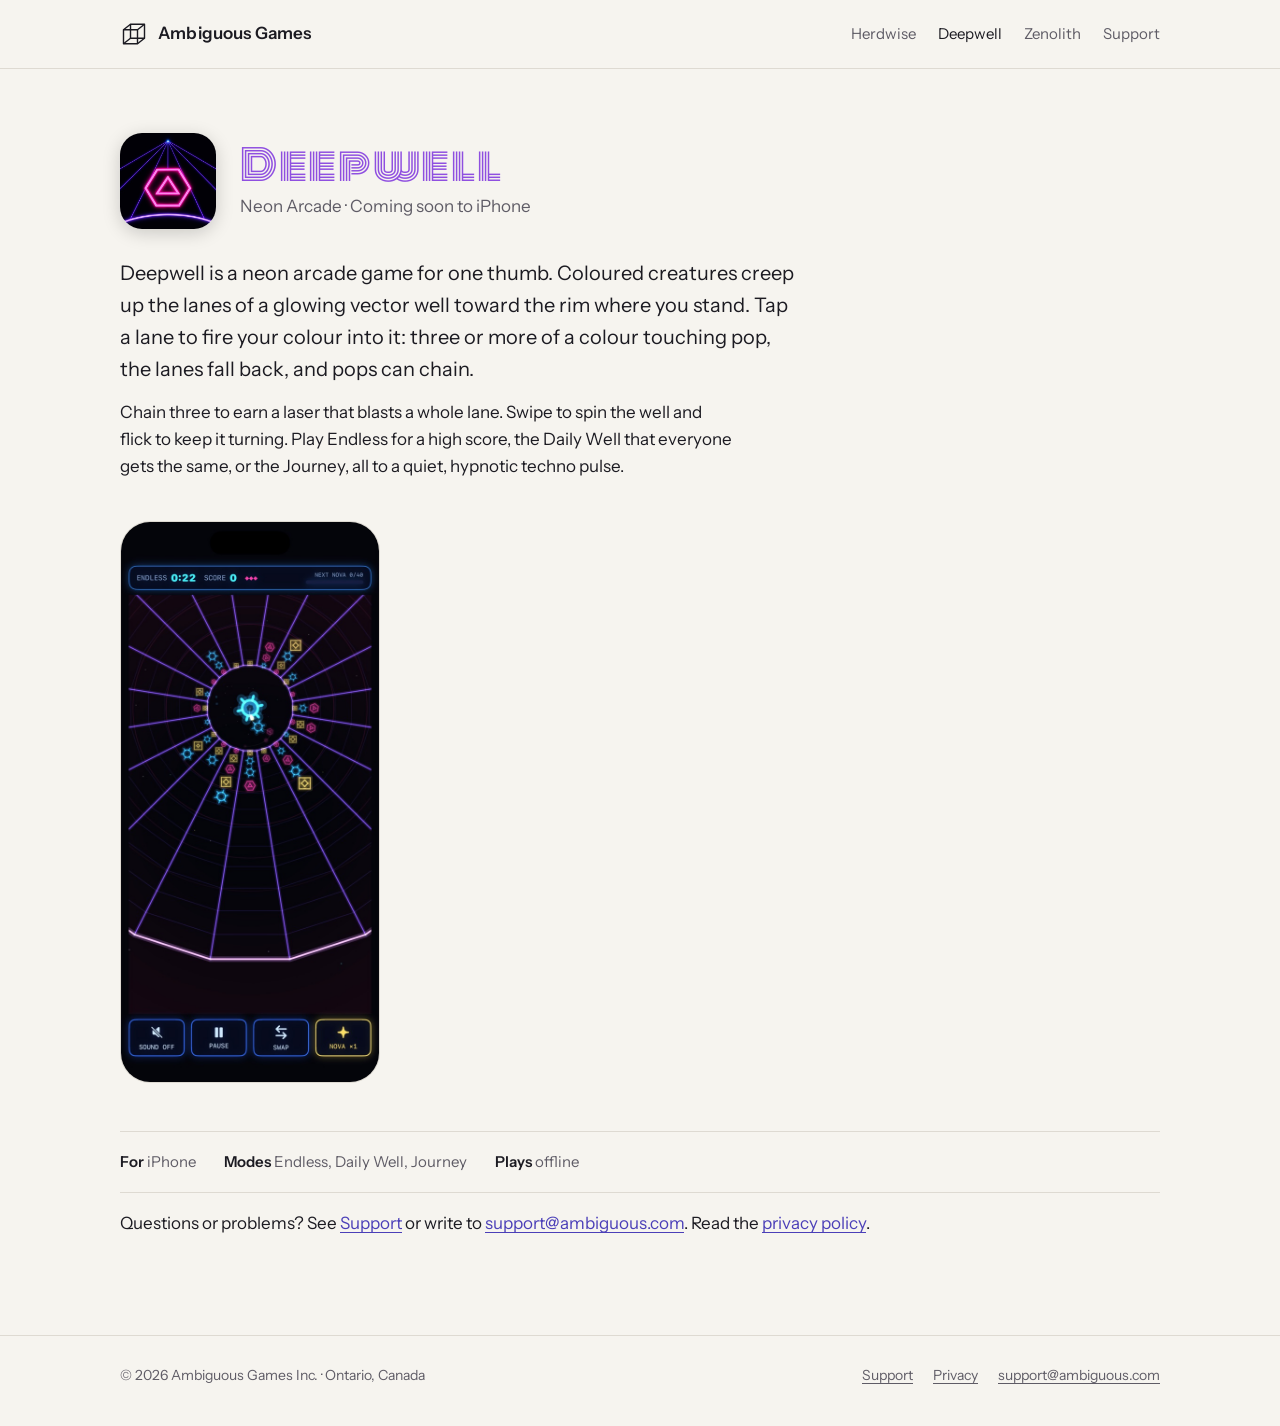
==== deepwell/index.html @ f56e394f "ambiguous.com: studio page, a page per game, support and privacy Co-Authored-By: Claude Opus 5.5 <no" ====
<!doctype html>
<html lang="en">
<head>
<meta charset="utf-8">
<meta name="viewport" content="width=device-width, initial-scale=1">
<title>Deepwell: Neon Arcade</title>
<meta name="description" content="Coloured creatures creep up a neon well toward you. Fire your colour into a lane: three or more touching pop, and pops chain. Don’t let a lane reach the rim.">
<link rel="icon" href="../favicon.svg" type="image/svg+xml">
<link rel="preconnect" href="https://fonts.googleapis.com"><link rel="preconnect" href="https://fonts.gstatic.com" crossorigin><link href="https://fonts.googleapis.com/css2?family=Instrument+Sans:wght@400;600&family=IM+Fell+English&family=Monoton&family=Nunito:wght@900&display=swap" rel="stylesheet">
<link rel="stylesheet" href="../style.css">
</head>
<body>
<header class="top"><div class="wrap">
<a class="brand" href="../"><svg viewBox="0 0 40 40" fill="none" stroke="currentColor" stroke-width="2" stroke-linejoin="round" aria-hidden="true"><rect x="5" y="14" width="20" height="20"/><rect x="15" y="6" width="20" height="20"/><path d="M5 14 15 6M25 14 35 6M5 34 15 26M25 34 35 26"/></svg>Ambiguous Games</a>
<nav><a class="wide" href="../herdwise/">Herdwise</a><a class="wide" href="../deepwell/" aria-current="page">Deepwell</a><a class="wide" href="../zenolith/">Zenolith</a><a class="" href="../support/">Support</a></nav>
</div></header>
<main class="wrap">
<article class="page">
<div class="page-head"><img class="icon" src="../img/deepwell-icon.jpg" alt=""><div><h1 class="deepwell-title">Deepwell</h1><p class="sub">Neon Arcade · Coming soon to iPhone</p></div></div>
<p class="lede">Deepwell is a neon arcade game for one thumb. Coloured creatures creep up the lanes of a glowing vector well toward the rim where you stand. Tap a lane to fire your colour into it: three or more of a colour touching pop, the lanes fall back, and pops can chain.</p>
<div class="body"><p>Chain three to earn a laser that blasts a whole lane. Swipe to spin the well and flick to keep it turning. Play Endless for a high score, the Daily Well that everyone gets the same, or the Journey, all to a quiet, hypnotic techno pulse.</p></div>
<div class="gallery"><img src="../img/deepwell-play.jpg" alt="Deepwell in play: neon lanes full of coloured creatures around a glowing centre"></div>
<div class="facts"><span><b>For</b> iPhone</span><span><b>Modes</b> Endless, Daily Well, Journey</span><span><b>Plays</b> offline</span></div>
<p>Questions or problems? See <a href="../support/">Support</a> or write to <a href="mailto:support@ambiguous.com">support@ambiguous.com</a>. Read the <a href="../privacy/">privacy policy</a>.</p>
</article>
</main>
<footer class="foot"><div class="wrap">
<span>© 2026 Ambiguous Games Inc. · Ontario, Canada</span>
<nav><a href="../support/">Support</a><a href="../privacy/">Privacy</a><a href="mailto:support@ambiguous.com">support@ambiguous.com</a></nav>
</div></footer>
</body>
</html>
---- style.css ----
/* Ambiguous Games: one stylesheet for every page. */

:root {
  --bg: #f6f4ef;
  --ink: #1c1b22;
  --muted: #5f5c66;
  --line: #dedad2;
  --card: #ffffff;
  --accent: #4b3fb8;
  --max: 1080px;
}
@media (prefers-color-scheme: dark) {
  :root {
    --bg: #111016;
    --ink: #ecebf2;
    --muted: #a19eab;
    --line: #2a2833;
    --card: #19181f;
    --accent: #b5adff;
  }
}

* { box-sizing: border-box; }
html { -webkit-text-size-adjust: 100%; }
body {
  margin: 0;
  background: var(--bg);
  color: var(--ink);
  font: 17px/1.6 "Instrument Sans", system-ui, -apple-system, sans-serif;
}
a { color: var(--accent); text-underline-offset: 3px; }
img { display: block; max-width: 100%; }

.wrap { max-width: var(--max); margin: 0 auto; padding: 0 20px; }

/* Header */
.top { border-bottom: 1px solid var(--line); }
.top .wrap { display: flex; align-items: center; justify-content: space-between; height: 68px; }
.brand { display: flex; align-items: center; gap: 10px; color: var(--ink); text-decoration: none; font-weight: 600; letter-spacing: 0.01em; }
.brand svg { width: 28px; height: 28px; }
.top nav { display: flex; gap: 22px; font-size: 15px; }
.top nav a { color: var(--muted); text-decoration: none; }
.top nav a:hover, .top nav a[aria-current] { color: var(--ink); }

/* Home */
.hero { padding: 88px 0 56px; }
.hero h1 { font-size: clamp(36px, 6vw, 60px); line-height: 1.08; letter-spacing: -0.02em; margin: 0 0 18px; font-weight: 600; max-width: 14em; }
.hero p { color: var(--muted); font-size: 19px; max-width: 34em; margin: 0; }

.games { display: grid; gap: 22px; padding-bottom: 80px; }
.game {
  display: grid; grid-template-columns: 1.1fr 1fr; align-items: center; gap: 32px;
  border-radius: 28px; overflow: hidden; padding: 44px 48px 0; color: var(--g-ink);
  background: var(--g-bg); text-decoration: none; position: relative;
}
.game .text { padding-bottom: 44px; }
.game .icon { width: 72px; height: 72px; border-radius: 17px; margin-bottom: 20px; box-shadow: 0 4px 18px rgba(0,0,0,0.18); }
.game h2 { margin: 0; font-weight: 400; line-height: 1.1; }
.game .sub { margin: 6px 0 14px; opacity: 0.75; font-size: 15px; letter-spacing: 0.02em; }
.game p { margin: 0 0 22px; max-width: 30em; }
.pill { display: inline-block; font-size: 14px; padding: 7px 16px; border-radius: 99px; border: 1px solid currentColor; opacity: 0.85; }
.game .shots { display: flex; gap: 16px; justify-content: center; align-self: end; }
.game .shots img { width: 46%; max-width: 230px; border-radius: 26px 26px 0 0; box-shadow: 0 10px 40px rgba(0,0,0,0.25); }
.game:hover .pill { opacity: 1; }

.herdwise { --g-bg: linear-gradient(160deg, #f8ecd2, #f1dcb2); --g-ink: #3d2a17; }
.herdwise h2 { font: 900 44px/1.05 "Nunito", sans-serif; color: #7a4a1e; }
.deepwell { --g-bg: radial-gradient(120% 100% at 70% 0%, #2a0f4a, #07060d 70%); --g-ink: #e6e2ff; }
.deepwell h2 { font: 400 40px/1.1 "Monoton", sans-serif; color: #d9b8ff; text-shadow: 0 0 18px rgba(186, 120, 255, 0.7); letter-spacing: 0.04em; }
.zenolith { --g-bg: radial-gradient(120% 100% at 30% 0%, #26204a, #0b0a14 70%); --g-ink: #e6e4ef; }
.zenolith h2 { font: 400 48px/1.05 "IM Fell English", serif; }

/* Game pages */
.page { padding: 64px 0 80px; }
.page-head { display: flex; gap: 24px; align-items: center; margin-bottom: 28px; }
.page-head .icon { width: 96px; height: 96px; border-radius: 22px; box-shadow: 0 4px 18px rgba(0,0,0,0.18); }
.page-head h1 { margin: 0; font-size: 44px; line-height: 1.1; font-weight: 400; }
.page-head .sub { margin: 4px 0 0; color: var(--muted); }
.page .lede { font-size: 20px; max-width: 34em; margin: 0 0 14px; }
.page .body { max-width: 36em; }
.page .body p { margin: 0 0 14px; }
.gallery { display: flex; gap: 20px; margin: 40px 0; overflow-x: auto; padding-bottom: 8px; }
.gallery img { width: 260px; flex: none; border-radius: 30px; border: 1px solid var(--line); }
.facts { display: flex; flex-wrap: wrap; gap: 10px 28px; color: var(--muted); font-size: 15px; padding: 18px 0; border-top: 1px solid var(--line); border-bottom: 1px solid var(--line); }
.facts b { color: var(--ink); font-weight: 600; }

/* Text pages (support, privacy) */
.doc { max-width: 42em; padding: 64px 0 80px; }
.doc h1 { font-size: 40px; line-height: 1.1; font-weight: 600; letter-spacing: -0.01em; margin: 0 0 8px; }
.doc .date { color: var(--muted); margin: 0 0 36px; }
.doc h2 { font-size: 21px; margin: 36px 0 8px; }
.doc p, .doc li { margin: 0 0 12px; }
.doc ul { padding-left: 22px; }
.mail { display: inline-block; font-size: 20px; font-weight: 600; margin: 4px 0 8px; }

/* Footer */
.foot { border-top: 1px solid var(--line); color: var(--muted); font-size: 14px; }
.foot .wrap { display: flex; flex-wrap: wrap; gap: 8px 24px; justify-content: space-between; padding-top: 28px; padding-bottom: 40px; }
.foot nav { display: flex; gap: 20px; }
.foot a { color: var(--muted); }

@media (max-width: 760px) {
  .top nav { gap: 16px; }
  .top nav .wide { display: none; }
  .hero { padding: 56px 0 36px; }
  .game { grid-template-columns: 1fr; padding: 32px 24px 0; border-radius: 22px; gap: 8px; }
  .game .text { padding-bottom: 20px; }
  .game .shots img { border-radius: 18px 18px 0 0; }
  .page-head .icon { width: 72px; height: 72px; border-radius: 17px; }
  .page-head h1 { font-size: 34px; }
  .gallery img { width: 200px; border-radius: 24px; }
}

.herdwise-title { font: 900 48px/1.05 "Nunito", sans-serif !important; color: #b06a2c; }
.deepwell-title { font: 400 42px/1.1 "Monoton", sans-serif !important; color: #8f4fe0; letter-spacing: 0.04em; }
.zenolith-title { font: 400 52px/1.05 "IM Fell English", serif !important; }
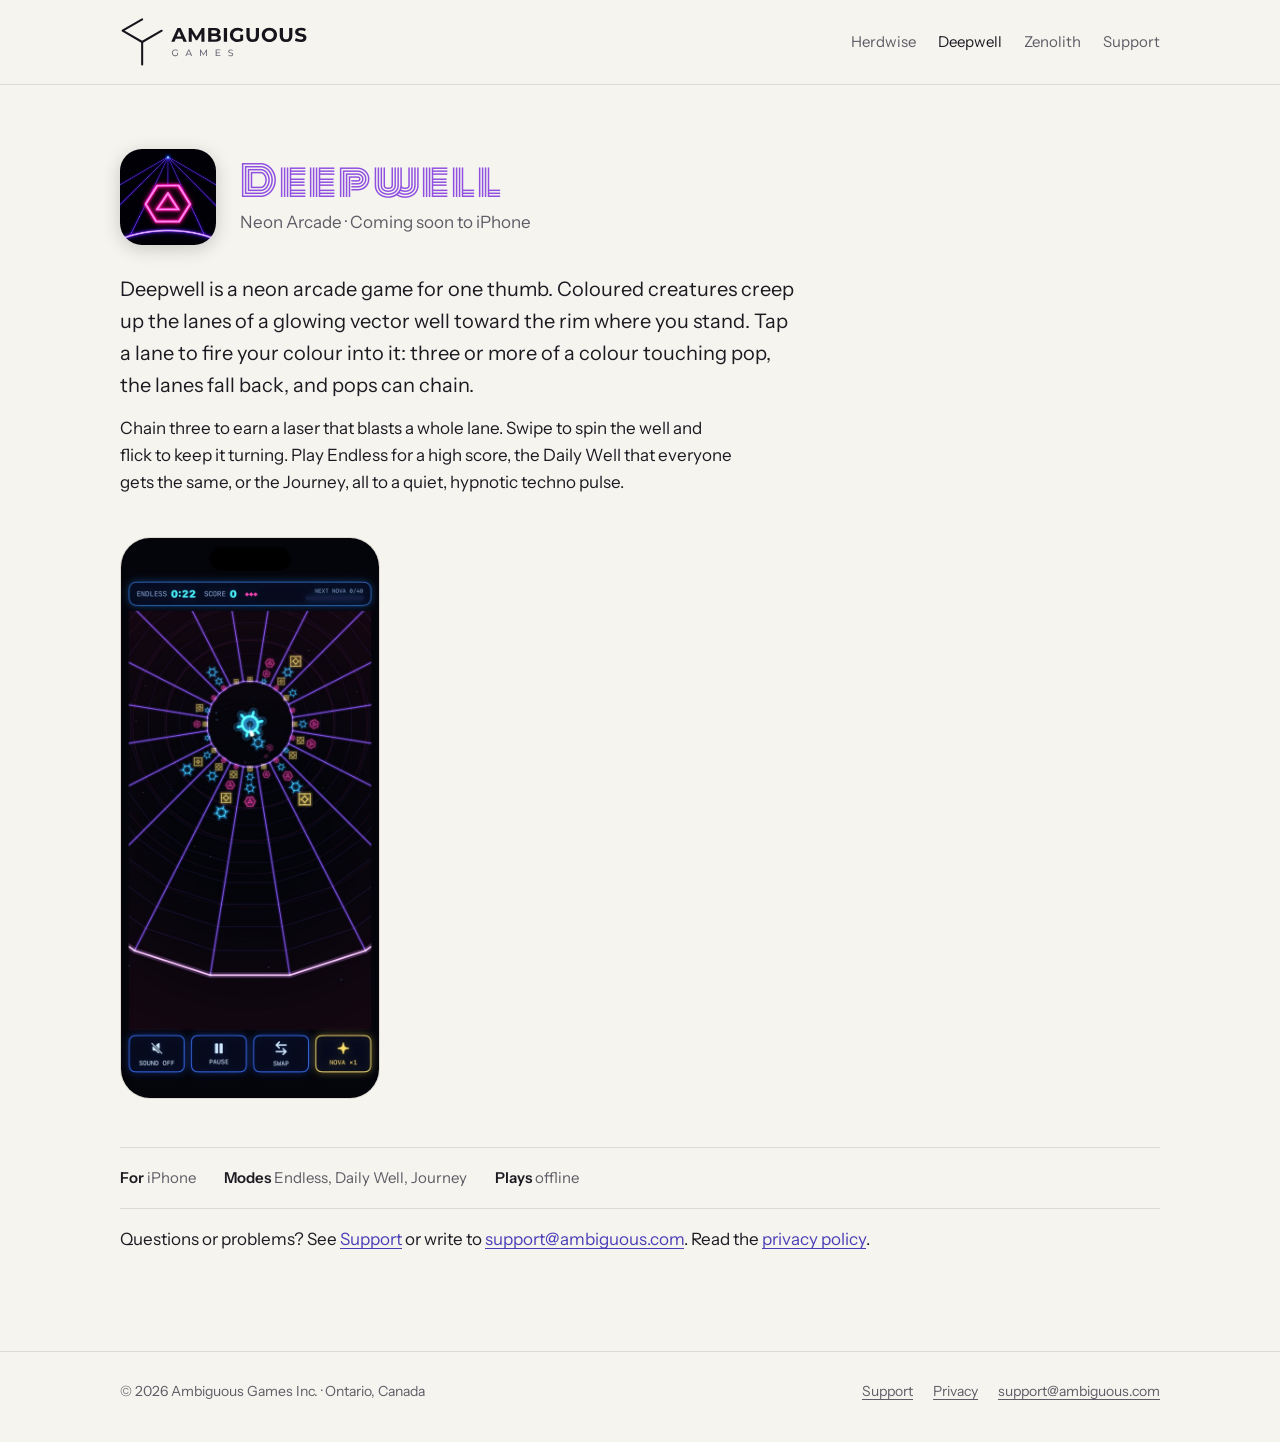
==== commit f1d4598e: "The open-corner logo: brand files, header and favicons Co-Authored-By: Claude Opus 5.5 <noreply@anth" ====
--- a/deepwell/index.html
+++ b/deepwell/index.html
@@ -5,13 +5,13 @@
 <meta name="viewport" content="width=device-width, initial-scale=1">
 <title>Deepwell: Neon Arcade</title>
 <meta name="description" content="Coloured creatures creep up a neon well toward you. Fire your colour into a lane: three or more touching pop, and pops chain. Don’t let a lane reach the rim.">
-<link rel="icon" href="../favicon.svg" type="image/svg+xml">
+<link rel="icon" href="../favicon.svg" type="image/svg+xml"><link rel="icon" href="../favicon-32.png" sizes="32x32" type="image/png"><link rel="apple-touch-icon" href="../apple-touch-icon.png">
 <link rel="preconnect" href="https://fonts.googleapis.com"><link rel="preconnect" href="https://fonts.gstatic.com" crossorigin><link href="https://fonts.googleapis.com/css2?family=Instrument+Sans:wght@400;600&family=IM+Fell+English&family=Monoton&family=Nunito:wght@900&display=swap" rel="stylesheet">
 <link rel="stylesheet" href="../style.css">
 </head>
 <body>
 <header class="top"><div class="wrap">
-<a class="brand" href="../"><svg viewBox="0 0 40 40" fill="none" stroke="currentColor" stroke-width="2" stroke-linejoin="round" aria-hidden="true"><rect x="5" y="14" width="20" height="20"/><rect x="15" y="6" width="20" height="20"/><path d="M5 14 15 6M25 14 35 6M5 34 15 26M25 34 35 26"/></svg>Ambiguous Games</a>
+<a class="brand" href="../"><picture><source srcset="../brand/logo-on-dark.svg" media="(prefers-color-scheme: dark)"><img src="../brand/logo-on-light.svg" alt="Ambiguous Games" height="34"></picture></a>
 <nav><a class="wide" href="../herdwise/">Herdwise</a><a class="wide" href="../deepwell/" aria-current="page">Deepwell</a><a class="wide" href="../zenolith/">Zenolith</a><a class="" href="../support/">Support</a></nav>
 </div></header>
 <main class="wrap">
--- a/style.css
+++ b/style.css
@@ -35,9 +35,9 @@
 
 /* Header */
 .top { border-bottom: 1px solid var(--line); }
-.top .wrap { display: flex; align-items: center; justify-content: space-between; height: 68px; }
+.top .wrap { display: flex; align-items: center; justify-content: space-between; height: 84px; }
 .brand { display: flex; align-items: center; gap: 10px; color: var(--ink); text-decoration: none; font-weight: 600; letter-spacing: 0.01em; }
-.brand svg { width: 28px; height: 28px; }
+.brand img { height: 50px; width: auto; display: block; }
 .top nav { display: flex; gap: 22px; font-size: 15px; }
 .top nav a { color: var(--muted); text-decoration: none; }
 .top nav a:hover, .top nav a[aria-current] { color: var(--ink); }
@@ -101,6 +101,7 @@
 
 @media (max-width: 760px) {
   .top nav { gap: 16px; }
+  .brand img { height: 42px; }
   .top nav .wide { display: none; }
   .hero { padding: 56px 0 36px; }
   .game { grid-template-columns: 1fr; padding: 32px 24px 0; border-radius: 22px; gap: 8px; }
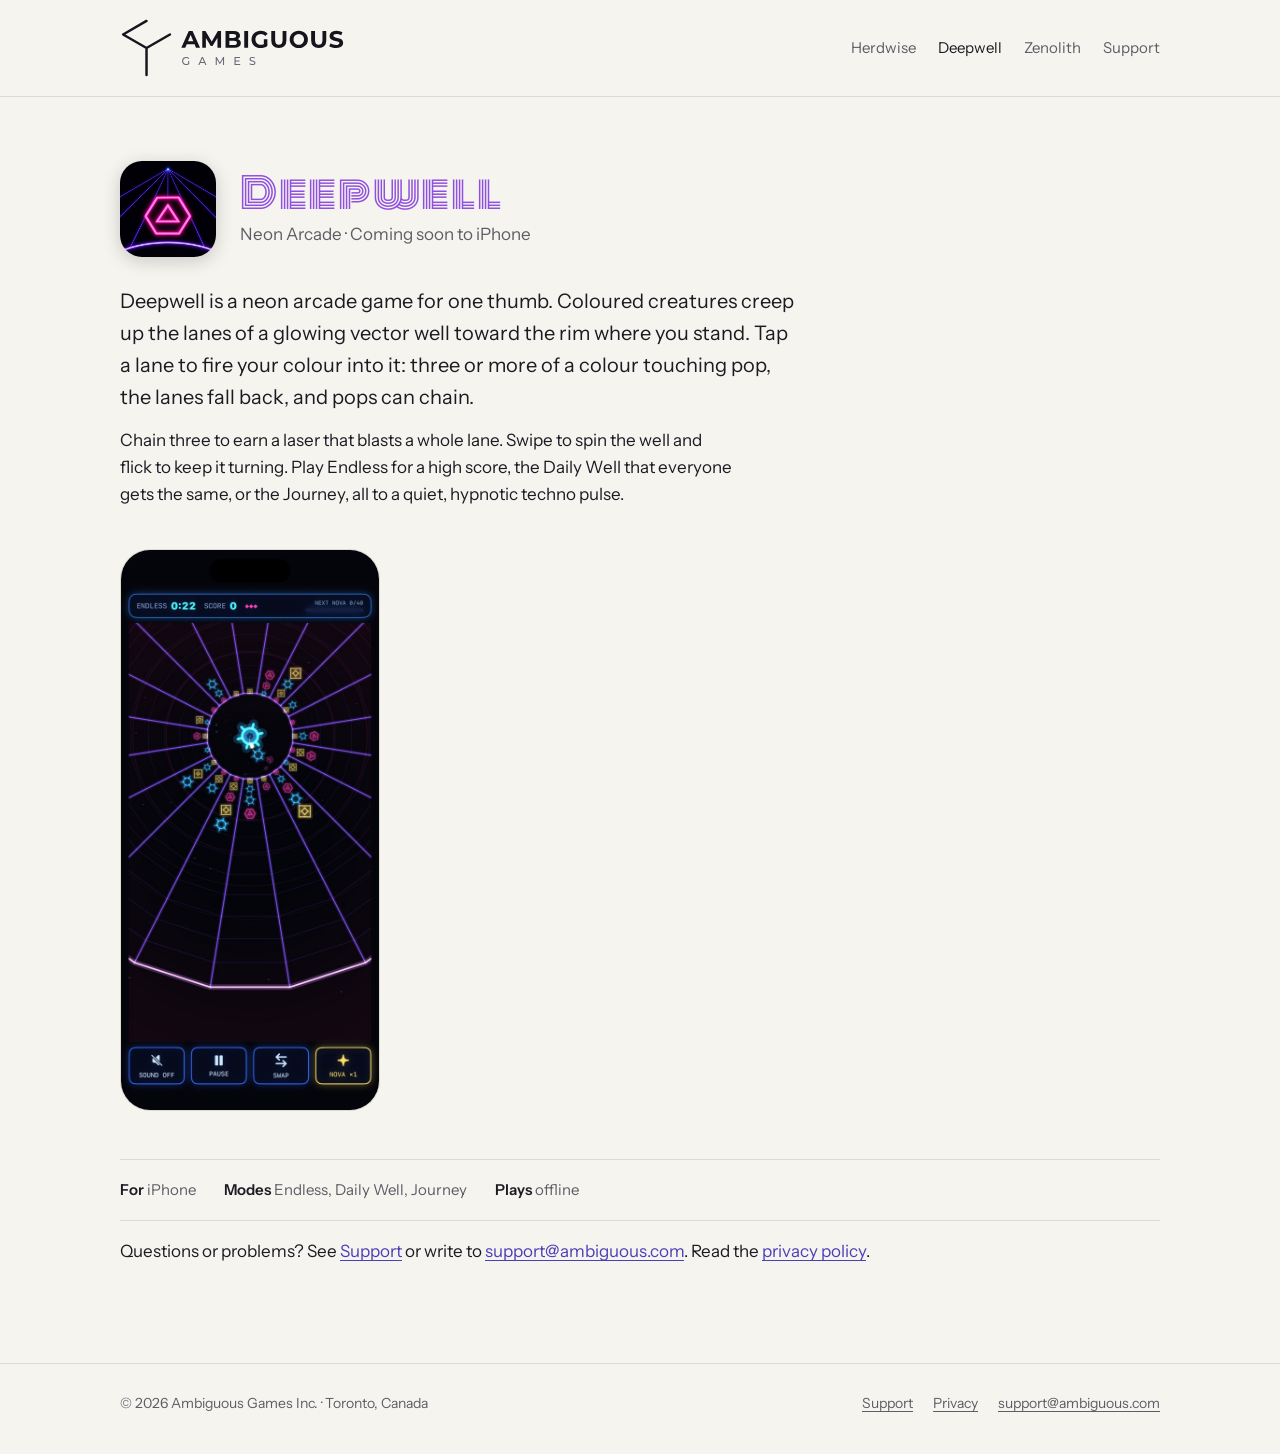
==== commit 379fc49b: "Bigger logo: hero lockup on the home page, larger header; Toronto Co-Authored-By: Claude Opus 5.5 <n" ====
--- a/deepwell/index.html
+++ b/deepwell/index.html
@@ -25,7 +25,7 @@
 </article>
 </main>
 <footer class="foot"><div class="wrap">
-<span>© 2026 Ambiguous Games Inc. · Ontario, Canada</span>
+<span>© 2026 Ambiguous Games Inc. · Toronto, Canada</span>
 <nav><a href="../support/">Support</a><a href="../privacy/">Privacy</a><a href="mailto:support@ambiguous.com">support@ambiguous.com</a></nav>
 </div></footer>
 </body>
--- a/style.css
+++ b/style.css
@@ -35,16 +35,19 @@
 
 /* Header */
 .top { border-bottom: 1px solid var(--line); }
-.top .wrap { display: flex; align-items: center; justify-content: space-between; height: 84px; }
+.top .wrap { display: flex; align-items: center; justify-content: space-between; height: 96px; }
 .brand { display: flex; align-items: center; gap: 10px; color: var(--ink); text-decoration: none; font-weight: 600; letter-spacing: 0.01em; }
-.brand img { height: 50px; width: auto; display: block; }
-.top nav { display: flex; gap: 22px; font-size: 15px; }
+.brand img { height: 60px; width: auto; display: block; }
+.top nav { display: flex; gap: 22px; font-size: 15px; margin-left: auto; }
+.brand.home-hide { display: none; }
 .top nav a { color: var(--muted); text-decoration: none; }
 .top nav a:hover, .top nav a[aria-current] { color: var(--ink); }
 
 /* Home */
 .hero { padding: 88px 0 56px; }
-.hero h1 { font-size: clamp(36px, 6vw, 60px); line-height: 1.08; letter-spacing: -0.02em; margin: 0 0 18px; font-weight: 600; max-width: 14em; }
+.hero h1 { margin: 0 0 36px; }
+.hero-logo img { width: min(100%, 720px); height: auto; }
+.hero .tagline { color: var(--ink); font-size: clamp(26px, 4vw, 38px); line-height: 1.15; letter-spacing: -0.015em; font-weight: 600; margin: 0 0 10px; }
 .hero p { color: var(--muted); font-size: 19px; max-width: 34em; margin: 0; }
 
 .games { display: grid; gap: 22px; padding-bottom: 80px; }
@@ -101,7 +104,8 @@
 
 @media (max-width: 760px) {
   .top nav { gap: 16px; }
-  .brand img { height: 42px; }
+  .brand img { height: 46px; }
+  .top .wrap { height: 80px; }
   .top nav .wide { display: none; }
   .hero { padding: 56px 0 36px; }
   .game { grid-template-columns: 1fr; padding: 32px 24px 0; border-radius: 22px; gap: 8px; }
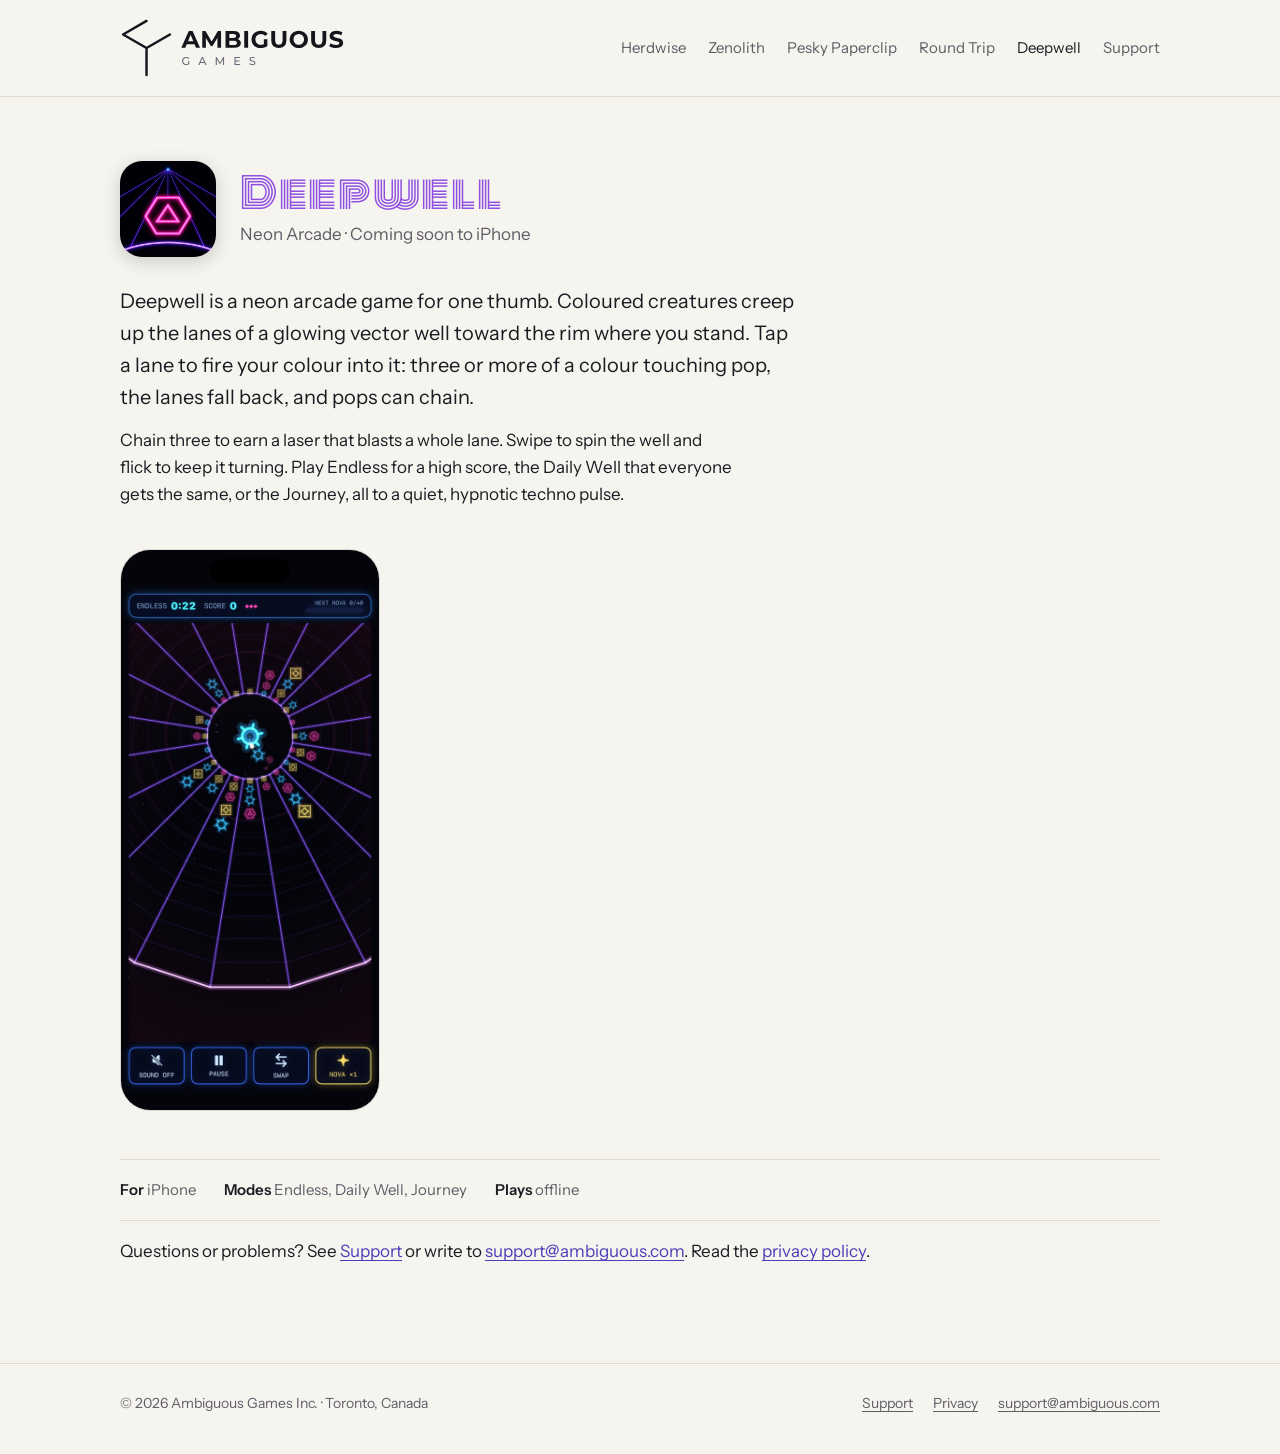
==== commit 3951bfb0: "Add Pesky Paperclip and Round Trip; new Zenolith copy - New pages pesky-paperclip/ and round-trip/ w" ====
--- a/deepwell/index.html
+++ b/deepwell/index.html
@@ -6,13 +6,13 @@
 <title>Deepwell: Neon Arcade</title>
 <meta name="description" content="Coloured creatures creep up a neon well toward you. Fire your colour into a lane: three or more touching pop, and pops chain. Don’t let a lane reach the rim.">
 <link rel="icon" href="../favicon.svg" type="image/svg+xml"><link rel="icon" href="../favicon-32.png" sizes="32x32" type="image/png"><link rel="apple-touch-icon" href="../apple-touch-icon.png">
-<link rel="preconnect" href="https://fonts.googleapis.com"><link rel="preconnect" href="https://fonts.gstatic.com" crossorigin><link href="https://fonts.googleapis.com/css2?family=Instrument+Sans:wght@400;600&family=IM+Fell+English&family=Monoton&family=Nunito:wght@900&display=swap" rel="stylesheet">
+<link rel="preconnect" href="https://fonts.googleapis.com"><link rel="preconnect" href="https://fonts.gstatic.com" crossorigin><link href="https://fonts.googleapis.com/css2?family=Instrument+Sans:wght@400;600&family=IM+Fell+English&family=Monoton&family=Nunito:wght@900&family=Fredoka:wght@700&family=Lobster&display=swap" rel="stylesheet">
 <link rel="stylesheet" href="../style.css">
 </head>
 <body>
 <header class="top"><div class="wrap">
 <a class="brand" href="../"><picture><source srcset="../brand/logo-on-dark.svg" media="(prefers-color-scheme: dark)"><img src="../brand/logo-on-light.svg" alt="Ambiguous Games" height="34"></picture></a>
-<nav><a class="wide" href="../herdwise/">Herdwise</a><a class="wide" href="../deepwell/" aria-current="page">Deepwell</a><a class="wide" href="../zenolith/">Zenolith</a><a class="" href="../support/">Support</a></nav>
+<nav><a class="wide" href="../herdwise/">Herdwise</a><a class="wide" href="../zenolith/">Zenolith</a><a class="wide" href="../pesky-paperclip/">Pesky Paperclip</a><a class="wide" href="../round-trip/">Round Trip</a><a class="wide" href="../deepwell/" aria-current="page">Deepwell</a><a class="" href="../support/">Support</a></nav>
 </div></header>
 <main class="wrap">
 <article class="page">
--- a/style.css
+++ b/style.css
@@ -44,11 +44,11 @@
 .top nav a:hover, .top nav a[aria-current] { color: var(--ink); }
 
 /* Home */
-.hero { padding: 88px 0 56px; }
+.hero { padding: 88px 0 64px; text-align: center; }
 .hero h1 { margin: 0 0 36px; }
-.hero-logo img { width: min(100%, 720px); height: auto; }
+.hero-logo img { width: min(100%, 760px); height: auto; margin: 0 auto; }
 .hero .tagline { color: var(--ink); font-size: clamp(26px, 4vw, 38px); line-height: 1.15; letter-spacing: -0.015em; font-weight: 600; margin: 0 0 10px; }
-.hero p { color: var(--muted); font-size: 19px; max-width: 34em; margin: 0; }
+.hero p { color: var(--muted); font-size: 19px; max-width: 40em; margin: 0 auto; }
 
 .games { display: grid; gap: 22px; padding-bottom: 80px; }
 .game {
@@ -72,6 +72,10 @@
 .deepwell h2 { font: 400 40px/1.1 "Monoton", sans-serif; color: #d9b8ff; text-shadow: 0 0 18px rgba(186, 120, 255, 0.7); letter-spacing: 0.04em; }
 .zenolith { --g-bg: radial-gradient(120% 100% at 30% 0%, #26204a, #0b0a14 70%); --g-ink: #e6e4ef; }
 .zenolith h2 { font: 400 48px/1.05 "IM Fell English", serif; }
+.pesky-paperclip { --g-bg: linear-gradient(160deg, #fbd9bf, #f6b48f); --g-ink: #3b2a3f; }
+.round-trip { --g-bg: radial-gradient(120% 100% at 70% 0%, #1f3f86, #0b1430 70%); --g-ink: #e9eefc; }
+.round-trip h2 { font: 400 50px/1.05 "Lobster", cursive; color: #ffe8a8; text-shadow: 0 2px 0 #c8323a; }
+.pesky-paperclip h2 { font: 700 46px/1.05 "Fredoka", sans-serif; color: #6d4fd1; }
 
 /* Game pages */
 .page { padding: 64px 0 80px; }
@@ -102,6 +106,10 @@
 .foot nav { display: flex; gap: 20px; }
 .foot a { color: var(--muted); }
 
+@media (max-width: 940px) {
+  .top nav .wide { display: none; }
+}
+
 @media (max-width: 760px) {
   .top nav { gap: 16px; }
   .brand img { height: 46px; }
@@ -119,3 +127,9 @@
 .herdwise-title { font: 900 48px/1.05 "Nunito", sans-serif !important; color: #b06a2c; }
 .deepwell-title { font: 400 42px/1.1 "Monoton", sans-serif !important; color: #8f4fe0; letter-spacing: 0.04em; }
 .zenolith-title { font: 400 52px/1.05 "IM Fell English", serif !important; }
+.round-trip-title { font: 400 52px/1.05 "Lobster", cursive !important; color: #c8323a; }
+.pesky-paperclip-title { font: 700 48px/1.05 "Fredoka", sans-serif !important; color: #6d4fd1; }
+@media (prefers-color-scheme: dark) {
+  .round-trip-title { color: #ff6b6b; }
+  .pesky-paperclip-title { color: #a993ff; }
+}
